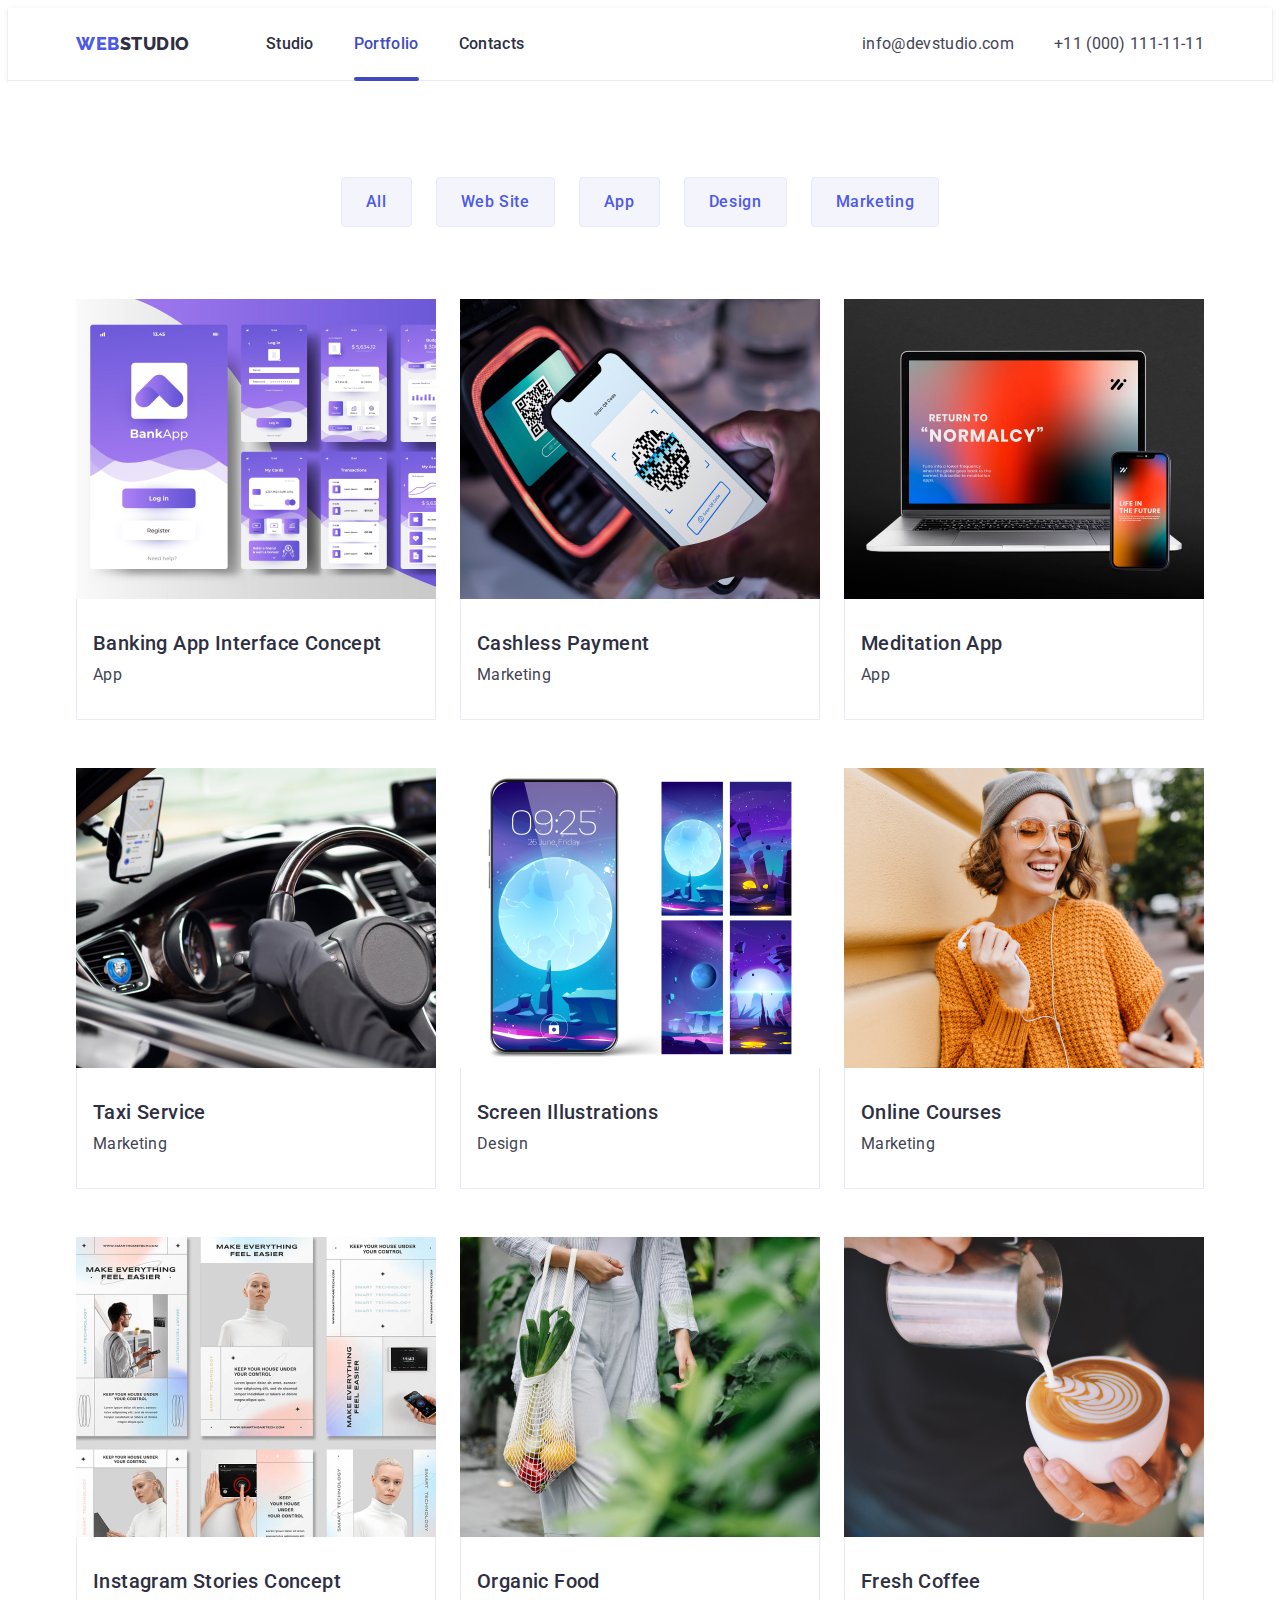
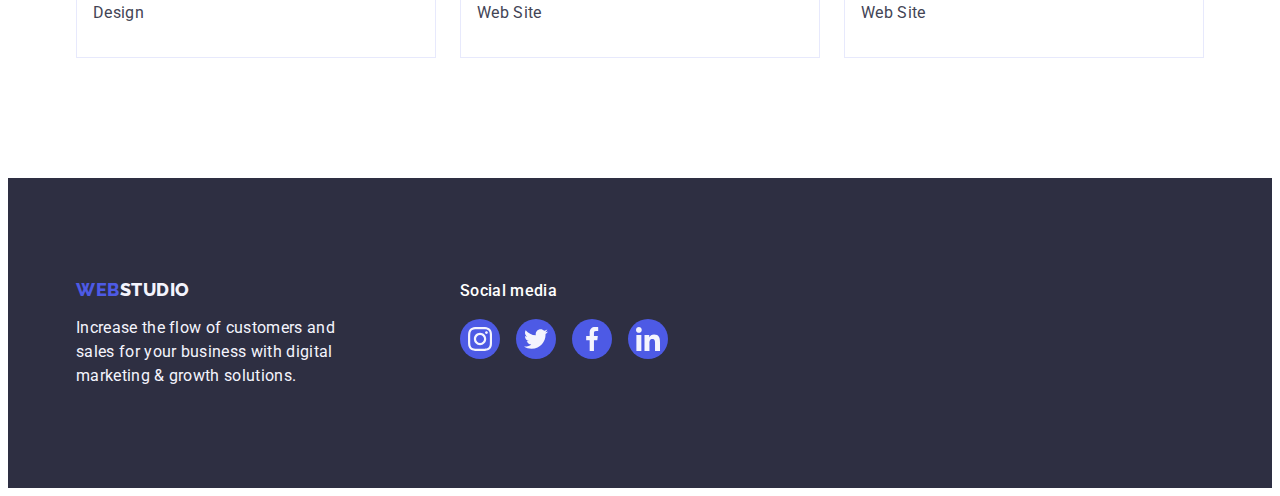
==== portfolio.html @ 10705999 "Sumarry" ====
<!DOCTYPE html>
<html lang="en">
  <head>
    <meta charset="UTF-8" />
    <meta name="viewport" content="width=device-width, initial-scale=1.0" />
    <link
      rel="stylesheet"
      href="https://cdnjs.cloudflare.com/ajax/libs/modern-normalize/2.0.0/modern-normalize.min.css"
      integrity="sha512-4xo8blKMVCiXpTaLzQSLSw3KFOVPWhm/TRtuPVc4WG6kUgjH6J03IBuG7JZPkcWMxJ5huwaBpOpnwYElP/m6wg=="
      crossorigin="anonymous"
      referrerpolicy="no-referrer"
    />
    <link rel="stylesheet" href="./css/styles.css" />
    <link rel="preconnect" href="https://fonts.googleapis.com" />
    <link rel="preconnect" href="https://fonts.gstatic.com" crossorigin />
    <link
      href="https://fonts.googleapis.com/css2?family=Raleway:wght@800&family=Roboto:wght@400;500;700;900&display=swap"
      rel="stylesheet"
    />
    <title>Portfolio</title>
  </head>
  <body>
    <header class="header">
      <div class="container">
        <nav class="list header-nav">
          <a href="./index.html" class="header-logo link list"
            >Web<span class="logo-span">Studio</span></a
          >
          <ul class="list header-list">
            <li class="header-menu-item">
              <a href="./index.html" class="link header-item">Studio</a>
            </li>
            <li class="header-menu-item">
              <a href="./portfolio.html" class="link header-item current"
                >Portfolio</a
              >
            </li>
            <li class="header-menu-item">
              <a href="" class="link header-item">Contacts</a>
            </li>
          </ul>
        </nav>
        <address class="address">
          <ul class="list header-list">
            <li class="header-address">
              <a href="mailto:info@devstudio.com" class="link header-item"
                >info@devstudio.com</a
              >
            </li>
            <li class="header-address">
              <a href="tel:+110001111111" class="link header-item"
                >+11 (000) 111-11-11</a
              >
            </li>
          </ul>
        </address>
      </div>
    </header>
    <main>
      <section class="section-portfolio">
        <div class="container">
          <h1 class="visually-hidden">Title one</h1>
          <!-- Button -->
          <ul class="list btn-list">
            <li class="link btn-link">
              <button class="btn-item" type="button">All</button>
            </li>
            <li class="link btn-link">
              <button class="btn-item" type="button">Web Site</button>
            </li>
            <li class="link btn-link">
              <button class="btn-item" type="button">App</button>
            </li>
            <li class="link btn-link">
              <button class="btn-item" type="button">Design</button>
            </li>
            <li class="link btn-link">
              <button class="btn-item" type="button">Marketing</button>
            </li>
          </ul>
          <!-- IMAGES -->
          <ul class="list portfolio-list">
            <li class="img-portfolio">
              <a href="" class="link portfolio-cards">
                <div class="container-img-portfolio">
                  <img src="./images/img-docs.jpg" alt="photo" width="360" />
                  <p class="text-new-portfolio">
                    14 Stylish and User-Friendly App Design Concepts · Task
                    Manager App · Calorie Tracker App · Exotic Fruit Ecommerce
                    App · Cloud Storage App
                  </p>
                </div>
                <div class="container-portfolio">
                  <h2 class="portfolio-title">Banking App Interface Concept</h2>
                  <p class="portfolio-paragraph">App</p>
                </div></a
              >
            </li>
            <li class="img-portfolio">
              <a href="" class="link portfolio-cards"
                ><div class="container-img-portfolio">
                  <img src="./images/img-docs-2.jpg" alt="photo" width="360" />
                  <p class="text-new-portfolio">
                    14 Stylish and User-Friendly App Design Concepts · Task
                    Manager App · Calorie Tracker App · Exotic Fruit Ecommerce
                    App · Cloud Storage App
                  </p>
                </div>
                <div class="container-portfolio">
                  <h2 class="portfolio-title">Cashless Payment</h2>
                  <p class="portfolio-paragraph">Marketing</p>
                </div></a
              >
            </li>
            <li class="img-portfolio">
              <a href="" class="link portfolio-cards"
                ><div class="container-img-portfolio">
                  <img src="./images/img-docs-3.jpg" alt="photo" width="360" />
                  <p class="text-new-portfolio">
                    14 Stylish and User-Friendly App Design Concepts · Task
                    Manager App · Calorie Tracker App · Exotic Fruit Ecommerce
                    App · Cloud Storage App
                  </p>
                </div>
                <div class="container-portfolio">
                  <h2 class="portfolio-title">Meditation App</h2>
                  <p class="portfolio-paragraph">App</p>
                </div></a
              >
            </li>
            <li class="img-portfolio">
              <a href="" class="link portfolio-cards"
                ><div class="container-img-portfolio">
                  <img src="./images/img-docs-4.jpg" alt="photo" width="360" />
                  <p class="text-new-portfolio">
                    14 Stylish and User-Friendly App Design Concepts · Task
                    Manager App · Calorie Tracker App · Exotic Fruit Ecommerce
                    App · Cloud Storage App
                  </p>
                </div>
                <div class="container-portfolio">
                  <h2 class="portfolio-title">Taxi Service</h2>
                  <p class="portfolio-paragraph">Marketing</p>
                </div></a
              >
            </li>
            <li class="img-portfolio">
              <a href="" class="link portfolio-cards"
                ><div class="container-img-portfolio">
                  <img src="./images/img-docs-5.jpg" alt="photo" width="360" />
                  <p class="text-new-portfolio">
                    14 Stylish and User-Friendly App Design Concepts · Task
                    Manager App · Calorie Tracker App · Exotic Fruit Ecommerce
                    App · Cloud Storage App
                  </p>
                </div>
                <div class="container-portfolio">
                  <h2 class="portfolio-title">Screen Illustrations</h2>
                  <p class="portfolio-paragraph">Design</p>
                </div></a
              >
            </li>
            <li class="img-portfolio">
              <a href="" class="link portfolio-cards"
                ><div class="container-img-portfolio">
                  <img src="./images/img-docs-6.jpg" alt="photo" width="360" />
                  <p class="text-new-portfolio">
                    14 Stylish and User-Friendly App Design Concepts · Task
                    Manager App · Calorie Tracker App · Exotic Fruit Ecommerce
                    App · Cloud Storage App
                  </p>
                </div>
                <div class="container-portfolio">
                  <h2 class="portfolio-title">Online Courses</h2>
                  <p class="portfolio-paragraph">Marketing</p>
                </div></a
              >
            </li>
            <li class="img-portfolio">
              <a href="" class="link portfolio-cards">
                <div class="container-img-portfolio">
                  <img src="./images/img-docs-7.jpg" alt="photo" width="360" />
                  <p class="text-new-portfolio">
                    14 Stylish and User-Friendly App Design Concepts · Task
                    Manager App · Calorie Tracker App · Exotic Fruit Ecommerce
                    App · Cloud Storage App
                  </p>
                </div>
                <div class="container-portfolio">
                  <h2 class="portfolio-title">Instagram Stories Concept</h2>
                  <p class="portfolio-paragraph">Design</p>
                </div></a
              >
            </li>
            <li class="img-portfolio">
              <a href="" class="link portfolio-cards">
                <div class="container-img-portfolio">
                  <img src="./images/img-docs-8.jpg" alt="photo" width="360" />
                  <p class="text-new-portfolio">
                    14 Stylish and User-Friendly App Design Concepts · Task
                    Manager App · Calorie Tracker App · Exotic Fruit Ecommerce
                    App · Cloud Storage App
                  </p>
                </div>
                <div class="container-portfolio">
                  <h2 class="portfolio-title">Organic Food</h2>
                  <p class="portfolio-paragraph">Web Site</p>
                </div></a
              >
            </li>
            <li class="img-portfolio">
              <a href="" class="link portfolio-cards"
                ><div class="container-img-portfolio">
                  <img src="./images/img-docs-9.jpg" alt="photo" width="360" />
                  <p class="text-new-portfolio">
                    14 Stylish and User-Friendly App Design Concepts · Task
                    Manager App · Calorie Tracker App · Exotic Fruit Ecommerce
                    App · Cloud Storage App
                  </p>
                </div>
                <div class="container-portfolio">
                  <h2 class="portfolio-title">Fresh Coffee</h2>
                  <p class="portfolio-paragraph">Web Site</p>
                </div></a
              >
            </li>
          </ul>
        </div>
      </section>
    </main>
    <footer class="footer">
      <div class="container">
        <div class="footer-container">
          <a class="link footer-logo" href="./index.html"
            >Web<span class="span-footer">Studio</span></a
          >
          <p class="footer-text">
            Increase the flow of customers and sales for your business with
            digital marketing & growth solutions.
          </p>
        </div>
        <div class="footer-icons">
          <p class="footer-paragraph">Social media</p>
          <ul class="footer-list">
            <li class="footer-item">
              <a class="footer-link" href=""
                ><svg width="24" height="24" class="svg-footer">
                  <use href="./images/icons.svg#icon-instagram-2"></use>
                  </svg>
                </a>
            </li>
            <li class="footer-item">
              <a class="footer-link" href=""
                ><svg width="24" height="24" class="svg-footer">
                  <use href="./images/icons.svg#icon-twitter-1"></use>
                  </svg>
                </a>
            </li>
            <li class="footer-item">
              <a class="footer-link" href=""
                ><svg width="24" height="24" class="svg-footer">
                  <use href="./images/icons.svg#icon-facebook-1"></use>
                  </svg>
                </a>
            </li>
            <li class="footer-item">
              <a class="footer-link" href=""
                ><svg width="24" height="24" class="svg-footer">
                  <use href="./images/icons.svg#icon-linkedin-1"></use>
                  </svg>
                </a>
            </li>
          </ul>
        </div>
      </div>
    </footer>
  </body>
</html>
---- css/styles.css ----
*,
*::before,
*::after {
  box-sizing: border-box;
}
body {
  font-family: var(--font-primary);
  color: var(--slate);
  background-color: var(--white);
  line-height: 1.66;
}
:root {
  --font-primary: "Roboto", sans-serif;
  --cloud: #f4f4fd;
  --cornflower: #e7e9fc;
  --iris: #4d5ae5;
  --ocean: #404bbf;
  --navyblue: #2e2f42;
  --green: #31d0aa;
  --slate: #434455;
  --lightslate: #8e8f99;
  --navyblue-modal: rgba(46, 47, 66, 0.4);
  --grey: rgba(46, 47, 66, 0.7);
  --white: #fff;
}
li {
  list-style: none;
}
.list {
  list-style: none;
  list-style-type: none;
}
.link {
  text-decoration: none;
  color: inherit;
}
button {
  cursor: pointer;
}
.logo-span {
  color: #2e2f42;
}
p,
h1,
h2,
h3,
h4,
h5,
h6 {
  margin-bottom: 0;
  margin-top: 0;
}
ul,
ol {
  margin-bottom: 0;
  margin-top: 0;
  padding-left: 0;
}
img {
  display: block;
  max-width: 100%;
  height: auto;
}
.visually-hidden {
  position: absolute;
  width: 1px;
  height: 1px;
  margin: -1px;
  border: 0;
  padding: 0;
  white-space: nowrap;
  clip-path: inset(100%);
  clip: rect(0 0 0 0);
  overflow: hidden;
}
.container {
  max-width: 1158px;
  padding: 0 15px;
  margin: 0 auto;
}
.container-portfolio {
  padding: 32px 16px;
  border: 1px solid #e7e9fc;
  border-top: none;
}

/* ---------HEADER------------ */
.header {
  border-bottom: 1px solid #e7e9fc;
  background-color: var(--white, #fff);
  box-shadow: 0px 2px 1px rgba(46, 47, 66, 0.08),
    0px 1px 1px rgba(46, 47, 66, 0.16), 0px 1px 6px rgba(46, 47, 66, 0.08);
}
.header .container {
  display: flex;
  justify-content: space-between;
  align-items: center;
}
.current {
  position: relative;
  color: #404bbf;
  transition: color 250ms cubic-bezier(0.4, 0, 0.2, 1);
}
.current::after {
  content: "";
  position: absolute;
  left: 0;
  bottom: -1px;
  height: 4px;
  background-color: #404bbf;
  border-radius: 2px;
  width: 100%;
}
.address {
  font-style: normal;
}
.header-logo {
  display: inline-block;
  margin-right: 76px;
  color: var(--iris, #4d5ae5);
  font-family: "Raleway", sans-serif;
  font-weight: 800;
  font-size: 18px;
  line-height: 1.17;
  letter-spacing: 0.03em;
  text-transform: uppercase;
}
.logo-span {
  color: var(--navyblue, #2e2f42);
  font-family: "Raleway", sans-serif;
  font-size: 18px;
  line-height: 1.16;
  letter-spacing: 0.03em;
  text-transform: uppercase;
}
.header-nav {
  display: flex;
  align-items: center;
}
.header-list {
  display: flex;
  gap: 40px;
  align-items: center;
}
.header-menu-item {
  color: var(--navyblue, #2e2f42);
  font-family: var(--font-primary);
  font-weight: 500;
  font-size: 16px;
  line-height: 1.5;
  letter-spacing: 0.02em;
}
.header-address {
  color: var(--slate, #434455);
  font-family: var(--font-primary);
  font-size: 16px;
  line-height: 1.5;
  letter-spacing: 0.02em;
}
.header-item {
  display: inline-block;
  padding: 24px 0;
  transition: color 250ms cubic-bezier(0.4, 0, 0.2, 1);
}
.link:hover,
.link:focus {
  color: #404bbf;
}

/* -------------MAIN----------- */

.main-title {
  max-width: 496px;
  margin: 0 auto;
  color: var(--white, #fff);
  font-family: var(--font-primary);
  font-size: 56px;
  line-height: 1.07;
  letter-spacing: 0.02em;
  text-align: center;
}
.text-btn {
  display: block;
  margin: 48px auto 0;
  min-width: 169px;
  height: 56px;
  border: none;
  border-radius: 4px;
  cursor: pointer;
  color: var(--white, #fff);
  font-family: var(--font-primary);
  font-size: 16px;
  font-weight: 500;
  line-height: 1.5;
  letter-spacing: 0.04em;
  background-color: #4d5ae5;
}
.header-button {
  transition: background-color 250ms cubic-bezier(0.4, 0, 0.2, 1);
}
.btn-list {
  display: flex;
  justify-content: center;
  gap: 24px;
  margin-bottom: 72px;
}
.btn-item {
  transition: color 250ms cubic-bezier(0.4, 0, 0.2, 1),
    background-color 250ms cubic-bezier(0.4, 0, 0.2, 1),
    border-color 250ms cubic-bezier(0.4, 0, 0.2, 1),
    box-shadow 250ms cubic-bezier(0.4, 0, 0.2, 1);
  padding: 12px 24px;
  border: 1px solid #e7e9fc;
  border-radius: 4px;
  font-family: "Roboto", sans-serif;
  font-weight: 500;
  font-size: 16px;
  line-height: 1.5;
  letter-spacing: 0.04em;
  color: #4d5ae5;
  background-color: #f4f4fd;
  cursor: pointer;
}
.btn-item:hover {
  color: #ffffff;
  background-color: #404bbf;
  border: 1px solid transparent;
  box-shadow: 0px 3px 1px rgba(0, 0, 0, 0.1), 0px 2px 1px rgba(0, 0, 0, 0.08),
    0px 2px 2px rgba(0, 0, 0, 0.12);
}
.btn-item:focus {
  color: #ffffff;
  background-color: #404bbf;
  border: 1px solid transparent;
  box-shadow: 0px 3px 1px rgba(0, 0, 0, 0.1), 0px 2px 1px rgba(0, 0, 0, 0.08),
    0px 2px 2px rgba(0, 0, 0, 0.12);
}
.section-list {
  display: flex;
  gap: 24px;
}
.section-two-link {
  width: calc((100% - 72px) / 4);
}
.link-communications {
  width: calc((100% - 48px) / 3);
}
.section-item {
  background: var(--white, #fff);
  width: calc((100% - 72px) / 4);
  border-radius: 0px 0px 4px 4px;
  box-shadow: 0px 1px 6px rgba(46, 47, 66, 0.08),
    0px 1px 1px rgba(46, 47, 66, 0.16), 0px 2px 1px rgba(46, 47, 66, 0.08);
}
.our-team {
  padding: 32px 0;
}
.text-btn:hover,
.text-btn:focus {
  background-color: #404bbf;
}
.main-title-list {
  margin-bottom: 8px;
  color: var(--navyblue, #2e2f42);
  font-family: var(--font-primary);
  font-weight: 500;
  font-size: 20px;
  line-height: 1.2;
  letter-spacing: 0.02em;
}
.section-team .main-title-list {
  text-align: center;
}
.main-text {
  color: var(--slate, #434455);
  font-family: var(--font-primary);
  font-size: 16px;
  line-height: 1.5;
  letter-spacing: 0.02em;
}
.main-title-text {
  color: var(--navyblue, #2e2f42);
  font-family: var(--font-primary);
  font-size: 36px;
  line-height: 1.11;
  letter-spacing: 0.02em;
  text-transform: capitalize;
  text-align: center;
  margin-bottom: 72px;
}

.section-list {
  display: flex;
  max-width: 1128px;
  height: auto;
  gap: 24px;
}
button {
  transition: background-color 250ms cubic-bezier(0.4, 0, 0.2, 1);
}
.title-five {
  font-size: 36px;
  line-height: 1.11;
  color: #2e2f42;
  margin-bottom: 72px;
  text-align: center;
}
.clients-list {
  display: flex;
  gap: 24px;
}
.clients-item {
  width: calc((100% - 120px) / 6);
  height: 88px;
}
.clients-link {
  width: 100%;
  height: 100%;
  display: flex;
  border: 1px solid #8e8f99;
  border-radius: 4px;
  align-items: center;
  justify-content: center;
  color: #8e8f99;
  transition: border-color 250ms cubic-bezier(0.4, 0, 0.2, 1),
    color 250ms cubic-bezier(0.4, 0, 0.2, 1);
}
.clients-link:hover {
  border-color: #404bbf;
  color: #404bbf;
}
.clients-link:focus {
  border-color: #404bbf;
  color: #404bbf;
}
.portfolio-title {
  color: var(--navyblue, #2e2f42);
  font-family: "Roboto", sans-serif;
  font-weight: 500;
  font-size: 20px;
  line-height: 1.2;
  letter-spacing: 0.02em;
  margin-bottom: 8px;
}
.portfolio-paragraph {
  color: var(--slate, #434455);
  font-family: "Roboto", sans-serif;
  font-size: 16px;
  line-height: 1.5;
  letter-spacing: 0.02em;
}
.text-description {
  color: var(--slate, #434455);
  font-family: var(--font-primary);
  font-size: 16px;
  line-height: 1.5;
  letter-spacing: 0.02em;
  text-align: center;
}
.portfolio-list {
  display: flex;
  flex-wrap: wrap;
  column-gap: 24px;
  row-gap: 48px;
}
.img-portfolio {
  width: calc((100% - 48px) / 3);
}
.portfolio-cards {
  display: block;
  transition: box-shadow 250ms cubic-bezier(0.4, 0, 0.2, 1);
}
.portfolio-cards:hover {
  box-shadow: 0px 1px 6px rgba(46, 47, 66, 0.08),
    0px 1px 1px rgba(46, 47, 66, 0.16), 0px 2px 1px rgba(46, 47, 66, 0.08);
}
.portfolio-cards:focus {
  box-shadow: 0px 1px 6px rgba(46, 47, 66, 0.08),
    0px 1px 1px rgba(46, 47, 66, 0.16), 0px 2px 1px rgba(46, 47, 66, 0.08);
}
.container-img-portfolio {
  position: relative;
  overflow: hidden;
}
.text-new-portfolio {
  position: absolute;
  top: 0;
  font-size: 16px;
  line-height: 1.5;
  letter-spacing: 0.02em;
  color: #f4f4fd;
  padding: 40px 32px;
  background-color: #4d5ae5;
  width: 100%;
  height: 100%;
  transform: translateY(100%);
  transition: transform 250ms cubic-bezier(0.4, 0, 0.2, 1);
}
.portfolio-cards:hover .text-new-portfolio {
  transform: translateY(0);
}
.portfolio-cards:focus .text-new-portfolio {
  transform: translateY(0);
}
/* ----ICONS---- */
.icon {
  display: flex;
  align-items: center;
  justify-content: center;
  height: 112px;
  background-color: #f4f4fd;
  border-radius: 4px;
  margin-bottom: 8px;
}
.icon-list {
  display: flex;
  justify-content: center;
  gap: 24px;
}
.icon-item {
  width: 40px;
  height: 40px;
}
.icon-link {
  transition: background-color 250ms cubic-bezier(0.4, 0, 0.2, 1);
  width: 100%;
  height: 100%;
  background-color: #4d5ae5;
  border-radius: 50%;
  display: flex;
  align-items: center;
  justify-content: center;
}
.icon-link:hover {
  background-color: #404bbf;
}
.icon-link:focus {
  background-color: #404bbf;
}
.svg-team {
  fill: #f4f4fd;
}
.svg-clients {
  fill: currentColor;
}
.clients-link:hover .svg-clients {
fill: #8e8f99;
}
/* ---------Section----------- */
.section-one {
  background-color: var(--navyblue, #2e2f42);
  padding: 188px 0;
  background-image: url(../images/office-hero.jpg);
  background-size: cover;
  background-image: linear-gradient(
      rgba(46, 47, 66, 0.7),
      rgba(46, 47, 66, 0.7)
    ),
    url(../images/office-hero.jpg);
  max-width: 1440px;
  background-repeat: no-repeat;
  background-position: center;
  margin: 0 auto;
}
.section-two {
  background: #fff;
  padding: 120px 0;
}

.section-three {
  background: #fff;
  padding-bottom: 120px;
}

.section-team {
  background: var(--cloud, #f4f4fd);
  padding: 120px 0;
}
.section-five {
  padding: 120px 0;
}

.section-portfolio {
  background: #fff;
  padding-top: 96px;
  padding-bottom: 120px;
}
/* --------FOOTER---------- */
.footer {
  background: var(--navyblue, #2e2f42);
  padding-top: 100px;
  padding-bottom: 100px;
}
.footer .container {
  display: flex;
  align-items: baseline;
}
.footer-container {
  margin-right: 120px;
}
.span-footer {
  color: var(--cloud, #f4f4fd);
}
.footer-text {
  line-height: 1.5;
  color: #f4f4fd;
  letter-spacing: 0.02em;
  max-width: 264px;
}
.footer-logo {
  display: inline-block;
  margin-bottom: 16px;
  color: var(--iris, #4d5ae5);
  font-family: "Raleway", sans-serif;
  font-weight: 800;
  font-size: 18px;
  line-height: 1.17;
  letter-spacing: 0.03em;
  text-transform: uppercase;
}
.footer-paragraph {
  font-size: 16px;
  font-weight: 500;
  line-height: 1.5;
  letter-spacing: 0.02em;
  color: #ffffff;
  margin-bottom: 16px;
}
.footer-list {
  display: flex;
  gap: 16px;
}
.footer-item {
  width: 40px;
  height: 40px;
}
.footer-link {
  width: 100%;
  height: 100%;
  display: flex;
  background-color: #4d5ae5;
  border-radius: 50%;
  align-items: center;
  justify-content: center;
  transition: background-color 250ms cubic-bezier(0.4, 0, 0.2, 1);
}
.footer-link:hover {
  background-color: #31d0aa;
}
.footer-link:focus {
  background-color: #31d0aa;
}
.svg-footer {
  fill: #f4f4fd;
}
/* ---- MODAL ---- */
.container-modal {
  position: fixed;
  top: 0;
  left: 0;
  width: 100%;
  height: 100%;
  background-color: rgba(46, 47, 66, 0.4);
  transition: opacity 250ms cubic-bezier(0.4, 0, 0.2, 1),
    visibility 250ms cubic-bezier(0.4, 0, 0.2, 1);
}
.is-hidden {
  opacity: 0;
  visibility: hidden;
  pointer-events: none;
}
.modal-window {
  position: absolute;
  top: 50%;
  left: 50%;
  transform: translate(-50%, -50%) scale(1);
  width: 408px;
  min-height: 584px;
  background: #fcfcfc;
  box-shadow: 0px 1px 1px rgba(0, 0, 0, 0.14), 0px 1px 3px rgba(0, 0, 0, 0.12),
    0px 2px 1px rgba(0, 0, 0, 0.2);
  border-radius: 4px;
  transition: transform 250ms cubic-bezier(0.4, 0, 0.2, 1);
}
.btn-modal {
  position: absolute;
  top: 24px;
  right: 24px;
  width: 24px;
  height: 24px;
  border-radius: 50%;
  display: flex;
  align-items: center;
  justify-content: center;
  background-color: #e7e9fc;
  border: 1px solid rgba(0, 0, 0, 0.1);
  padding: 0;
  cursor: pointer;
  transition: background-color 250ms cubic-bezier(0.4, 0, 0.2, 1),
    border 250ms cubic-bezier(0.4, 0, 0.2, 1);
}
.btn-modal:hover {
  background-color: #404bbf;
  border: none;
  fill: #ffffff;
}
.btn-modal:focus {
  background-color: #404bbf;
  border: none;
  fill: #ffffff;
}
.svg-modal {
  transition: fill 250ms cubic-bezier(0.4, 0, 0.2, 1);
}
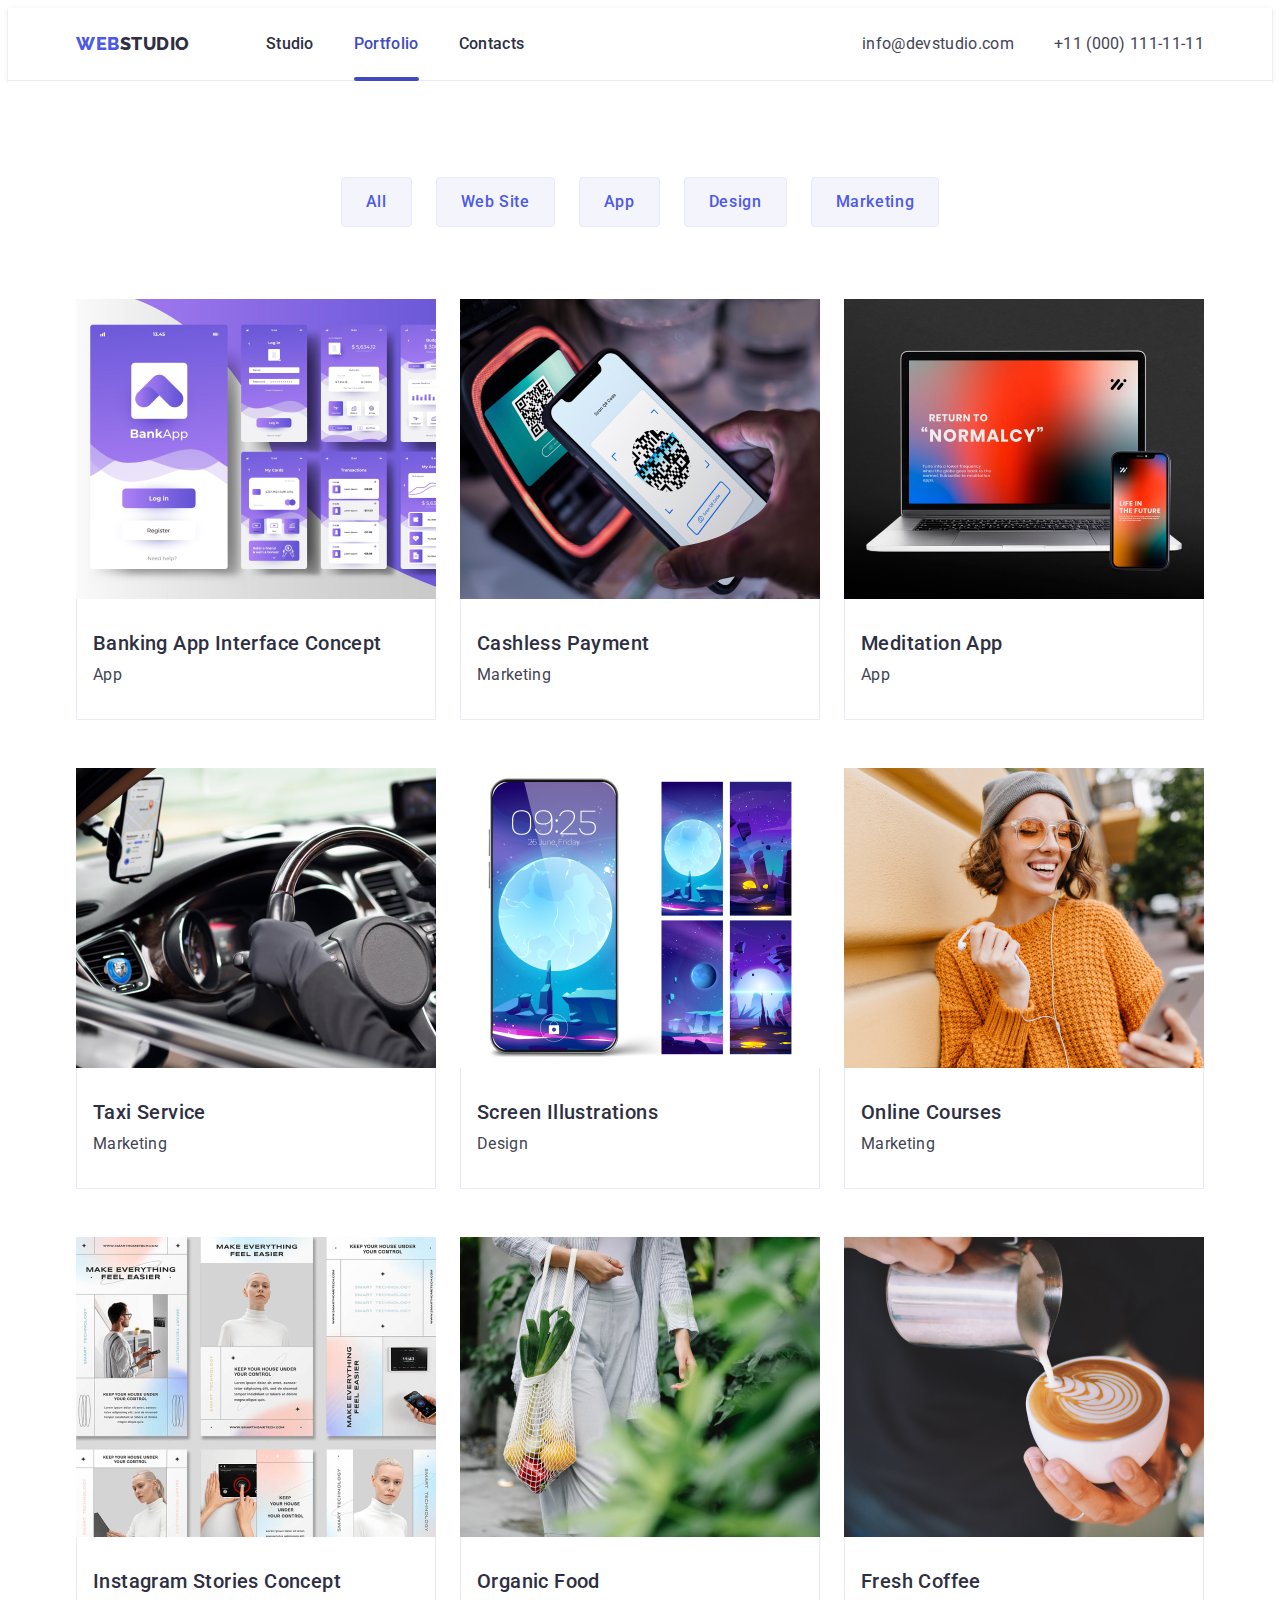
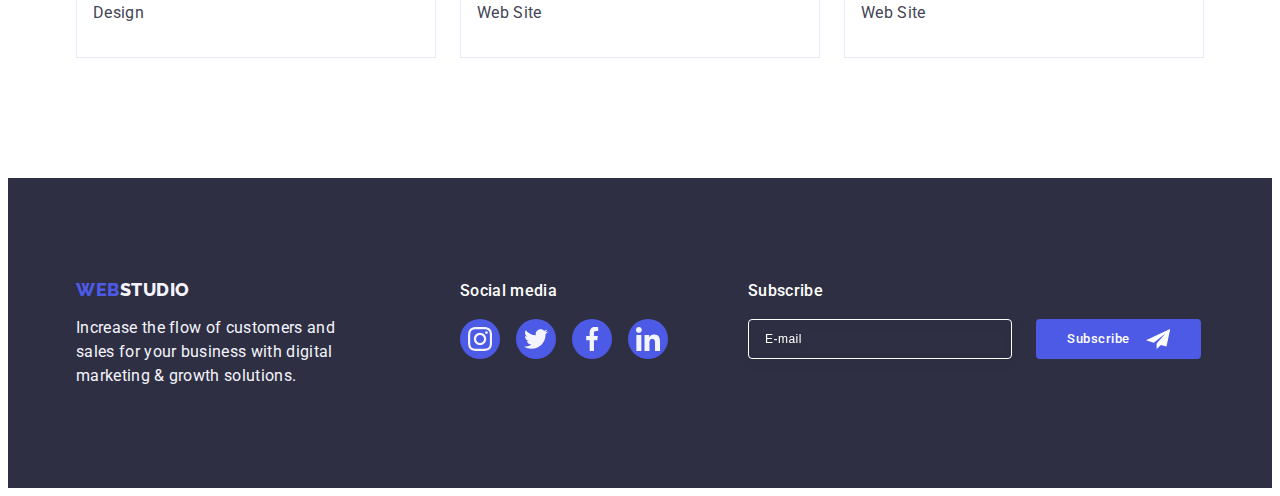
==== commit a7d6f919: "footer" ====
--- a/portfolio.html
+++ b/portfolio.html
@@ -272,6 +272,24 @@
             </li>
           </ul>
         </div>
+        <div class="container-form">
+        <p class="paragraph-form">Subscribe</p>
+        <form class="footer-frame">
+          <label class="footer-label" for="user-email">
+            <input
+              class="footer-input"
+              name="user-email"
+              type="email"
+              placeholder="E-mail"
+              id="user-email"/>
+          </label>
+          <button class="footer-btn" type="submit">
+            Subscribe<svg class="svg-subscribe" width="24" height="24">
+              <use href="./images/icons.svg#icon-icon-send"></use>
+            </svg>
+          </button>
+        </form>
+        </div>
       </div>
     </footer>
   </body>
--- a/css/styles.css
+++ b/css/styles.css
@@ -444,7 +444,7 @@
   fill: currentColor;
 }
 .clients-link:hover .svg-clients {
-fill: #8e8f99;
+  fill: #8e8f99;
 }
 /* ---------Section----------- */
 .section-one {
@@ -495,6 +495,57 @@
   display: flex;
   align-items: baseline;
 }
+.container-form {
+  margin-left: 80px;
+}
+.paragraph-form {
+  margin-bottom: 16px;
+  font-size: 16px;
+  font-weight: 500;
+  line-height: 1.5;
+  letter-spacing: 0.02em;
+  color: #ffffff;
+}
+.footer-frame {
+  display: flex;
+  gap: 24px;
+}
+.footer-input {
+  width: 264px;
+  height: 40px;
+  border: 1px solid #ffffff;
+  background-color: transparent;
+  font-size: 12px;
+  line-height: 1.5;
+  letter-spacing: 0.04em;
+  padding-left: 16px;
+  filter: drop-shadow(0px 4px 4px rgba(0, 0, 0, 0.15));
+  border-radius: 4px;
+  color: #ffffff;
+}
+.footer-input::placeholder {
+  color: #ffffff;
+}
+.footer-btn {
+  min-width: 165px;
+  height: 40px;
+  display: flex;
+  justify-content: center;
+  align-items: center;
+  font-family: "Roboto", sans-serif;
+  font-style: 16px;
+  font-weight: 500;
+  line-height: 1.5;
+  letter-spacing: 0.04em;
+  color: #ffffff;
+  cursor: pointer;
+  background-color: #4d5ae5;
+  border: none;
+  border-radius: 4px;
+}
+.svg-subscribe {
+  margin-left: 16px;
+}
 .footer-container {
   margin-right: 120px;
 }
@@ -612,3 +663,28 @@
 .svg-modal {
   transition: fill 250ms cubic-bezier(0.4, 0, 0.2, 1);
 }
+.modal-page {
+  padding: 24px;
+}
+.modal-title {
+  color: var(--navyblue, #2E2F42);
+text-align: center;
+font-size: 16px;
+font-weight: 500;
+line-height: 1.5;
+letter-spacing: 0.02em;
+margin-top: 24px;
+}
+.modal-input {
+  width: 360px;
+  height: 40px;
+  border-radius: 4px;
+  border: 1px solid var(--iris, #4D5AE5);
+  margin-bottom: 8px;
+}
+.modal-label {
+  color: var(--lightslate, #8E8F99);
+font-size: 12px;
+line-height: 1.17;
+letter-spacing: 0.04em;
+}